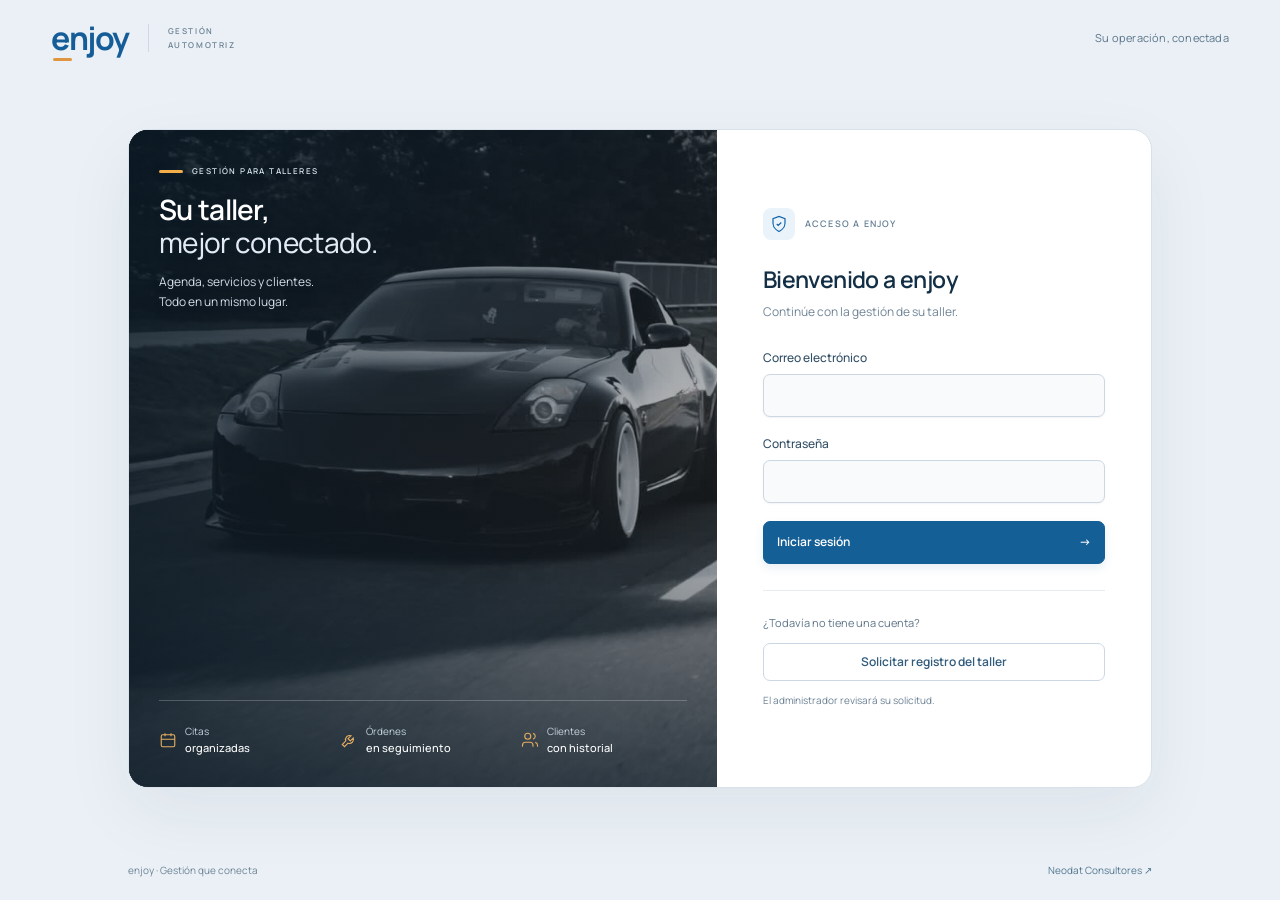
==== index.html @ d2a80c1b "Simplificar el formulario de recepción del vehículo" ====
<!doctype html><html lang="es-EC"><head><meta charset="utf-8"><meta name="viewport" content="width=device-width,initial-scale=1,viewport-fit=cover,interactive-widget=resizes-content"><script src="viewport.js?v=catalog40"></script><meta name="theme-color" content="#0069b4"><title>enjoy · Gestión de talleres</title><link rel="icon" href="favicon.svg"><link rel="stylesheet" href="assets/fonts.css"><link rel="stylesheet" href="assets/tabler.min.css"><link rel="stylesheet" href="crm.css?v=catalog40"><link rel="stylesheet" href="responsive.css?v=catalog40"><link rel="stylesheet" href="access.css?v=catalog40"><link rel="stylesheet" href="workspace.css?v=catalog40"><link rel="stylesheet" href="form-scale.css?v=2"><link rel="stylesheet" href="platform.css?v=integrated3"><link rel="stylesheet" href="catalog.css?v=request46"><link rel="stylesheet" href="refinement.css?v=3"><link rel="stylesheet" href="network-map.css?v=2"><link rel="stylesheet" href="typography.css?v=5"><link rel="stylesheet" href="layout-balance.css?v=2"><link rel="stylesheet" href="workbench.css?v=3"><link rel="stylesheet" href="orders.css?v=1"><link rel="stylesheet" href="workspace-polish.css?v=1"><link rel="stylesheet" href="brand.css?v=1"><link rel="stylesheet" href="workshop-motion.css?v=4"><link rel="stylesheet" href="entry.css?v=acceso-movil"><link rel="stylesheet" href="integration.css?v=registro-unificado"><link rel="stylesheet" href="maintenance-native.css?v=fecha-proforma"><link rel="stylesheet" href="vehicle-catalog.css?v=reagendar-visible">
</head><body><aside id="sidebar" aria-label="Menú del taller"><button class="drawer-close" id="drawer-close" type="button" aria-label="Cerrar navegación">×</button><a class="brand" href="./">enjoy<span>GESTIÓN AUTOMOTRIZ</span></a><div class="workspace"><strong>Taller</strong><span>Propietario</span></div><nav id="nav" aria-label="Navegación principal"></nav></aside><button class="nav-backdrop" id="nav-backdrop" type="button" tabindex="-1" aria-label="Cerrar navegación"></button><div class="shell"><header><button id="menu" type="button" aria-controls="sidebar" aria-expanded="false" aria-label="Abrir navegación">☰</button><div class="header-context"><span class="header-brand">enjoy</span><span class="header-divider">/</span><strong id="crumb">Resumen</strong></div><button class="avatar" id="account" aria-label="Solicitar cuenta de taller">EC</button></header><main id="contenido"><section id="startup-state" class="startup-state" role="status"><span class="startup-brand">enjoy</span><span class="startup-loader" aria-hidden="true"></span><h1>Preparando su espacio de trabajo</h1><p>Cargando la plataforma…</p><button type="button" class="btn" hidden>Volver a cargar</button><noscript>Active JavaScript en su navegador para utilizar la plataforma.</noscript></section></main><footer><span>enjoy · Plataforma de gestión automotriz</span><a href="https://neodat.net" target="_blank" rel="noopener">Desarrollado por Neodat Consultores ↗</a></footer></div><nav id="mobile-nav" aria-label="Navegación rápida"></nav><dialog id="dialog"><form id="form"><div id="dialog-content"></div></form></dialog><div id="toast" role="status"></div><script src="startup.js?v=1"></script><script src="config.js?v=catalog40"></script><script src="connection.js?v=proformas-temporales"></script><script src="crm.js?v=reagendar-visible"></script><script src="map-geography.js?v=1"></script><script src="network-map.js?v=6"></script><script src="network-metrics.js?v=region-provincia"></script><script src="platform.js?v=panel-red"></script><script src="catalog.js?v=citas-ordenes-historial"></script><script src="workbench.js?v=panel-red"></script><script src="orders.js?v=recepcion-simple"></script><script src="workspace-polish.js?v=citas-ordenes-historial"></script><script src="brand.js?v=1"></script><script src="assets/motion-14.5.0.js"></script><script src="workshop-motion.js?v=6"></script><script src="entry.js?v=esec1"></script><script src="maintenance-native.js?v=proforma-en-cita"></script>
<script src="vehicle-catalog.js?v=plan-desde-cita"></script>
<script src="integration.js?v=uso-por-cuenta"></script></body></html>
---- assets/fonts.css ----
@font-face{font-family:Manrope;font-style:normal;font-weight:200 800;font-display:swap;src:url('Manrope.ttf')}
@font-face{font-family:Barlow;font-style:normal;font-weight:400;font-display:swap;src:url('Barlow-Regular.ttf')}
@font-face{font-family:Barlow;font-style:normal;font-weight:600;font-display:swap;src:url('Barlow-SemiBold.ttf')}
@font-face{font-family:'Barlow Condensed';font-style:normal;font-weight:600;font-display:swap;src:url('BarlowCondensed-SemiBold.ttf')}
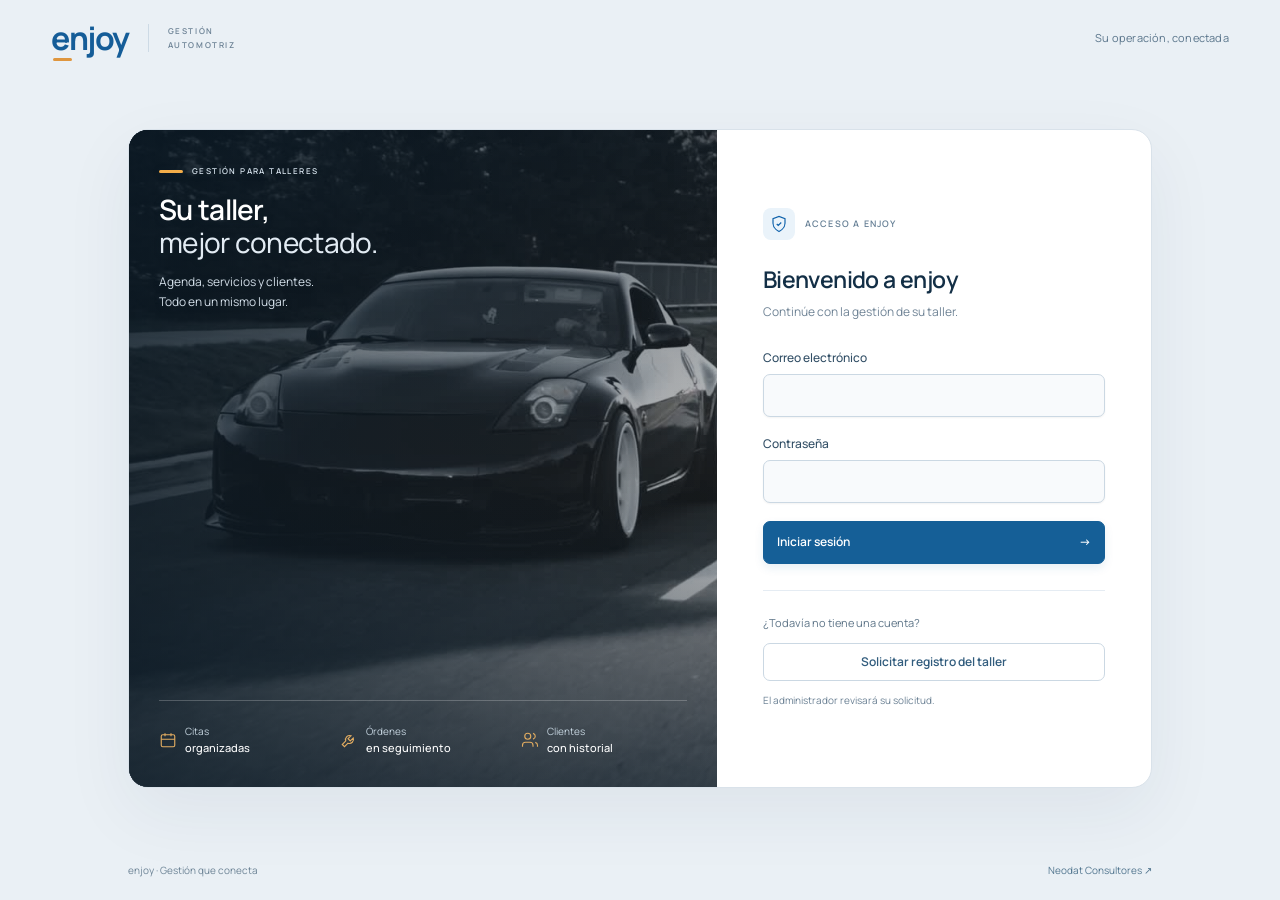
==== commit 323f617c: "Quitar el enlace de reagendar del encabezado de recepción" ====
--- a/index.html
+++ b/index.html
@@ -1,4 +1,4 @@
-<!doctype html><html lang="es-EC"><head><meta charset="utf-8"><meta name="viewport" content="width=device-width,initial-scale=1,viewport-fit=cover,interactive-widget=resizes-content"><script src="viewport.js?v=catalog40"></script><meta name="theme-color" content="#0069b4"><title>enjoy · Gestión de talleres</title><link rel="icon" href="favicon.svg"><link rel="stylesheet" href="assets/fonts.css"><link rel="stylesheet" href="assets/tabler.min.css"><link rel="stylesheet" href="crm.css?v=catalog40"><link rel="stylesheet" href="responsive.css?v=catalog40"><link rel="stylesheet" href="access.css?v=catalog40"><link rel="stylesheet" href="workspace.css?v=catalog40"><link rel="stylesheet" href="form-scale.css?v=2"><link rel="stylesheet" href="platform.css?v=integrated3"><link rel="stylesheet" href="catalog.css?v=request46"><link rel="stylesheet" href="refinement.css?v=3"><link rel="stylesheet" href="network-map.css?v=2"><link rel="stylesheet" href="typography.css?v=5"><link rel="stylesheet" href="layout-balance.css?v=2"><link rel="stylesheet" href="workbench.css?v=3"><link rel="stylesheet" href="orders.css?v=1"><link rel="stylesheet" href="workspace-polish.css?v=1"><link rel="stylesheet" href="brand.css?v=1"><link rel="stylesheet" href="workshop-motion.css?v=4"><link rel="stylesheet" href="entry.css?v=acceso-movil"><link rel="stylesheet" href="integration.css?v=registro-unificado"><link rel="stylesheet" href="maintenance-native.css?v=fecha-proforma"><link rel="stylesheet" href="vehicle-catalog.css?v=reagendar-visible">
-</head><body><aside id="sidebar" aria-label="Menú del taller"><button class="drawer-close" id="drawer-close" type="button" aria-label="Cerrar navegación">×</button><a class="brand" href="./">enjoy<span>GESTIÓN AUTOMOTRIZ</span></a><div class="workspace"><strong>Taller</strong><span>Propietario</span></div><nav id="nav" aria-label="Navegación principal"></nav></aside><button class="nav-backdrop" id="nav-backdrop" type="button" tabindex="-1" aria-label="Cerrar navegación"></button><div class="shell"><header><button id="menu" type="button" aria-controls="sidebar" aria-expanded="false" aria-label="Abrir navegación">☰</button><div class="header-context"><span class="header-brand">enjoy</span><span class="header-divider">/</span><strong id="crumb">Resumen</strong></div><button class="avatar" id="account" aria-label="Solicitar cuenta de taller">EC</button></header><main id="contenido"><section id="startup-state" class="startup-state" role="status"><span class="startup-brand">enjoy</span><span class="startup-loader" aria-hidden="true"></span><h1>Preparando su espacio de trabajo</h1><p>Cargando la plataforma…</p><button type="button" class="btn" hidden>Volver a cargar</button><noscript>Active JavaScript en su navegador para utilizar la plataforma.</noscript></section></main><footer><span>enjoy · Plataforma de gestión automotriz</span><a href="https://neodat.net" target="_blank" rel="noopener">Desarrollado por Neodat Consultores ↗</a></footer></div><nav id="mobile-nav" aria-label="Navegación rápida"></nav><dialog id="dialog"><form id="form"><div id="dialog-content"></div></form></dialog><div id="toast" role="status"></div><script src="startup.js?v=1"></script><script src="config.js?v=catalog40"></script><script src="connection.js?v=proformas-temporales"></script><script src="crm.js?v=reagendar-visible"></script><script src="map-geography.js?v=1"></script><script src="network-map.js?v=6"></script><script src="network-metrics.js?v=region-provincia"></script><script src="platform.js?v=panel-red"></script><script src="catalog.js?v=citas-ordenes-historial"></script><script src="workbench.js?v=panel-red"></script><script src="orders.js?v=recepcion-simple"></script><script src="workspace-polish.js?v=citas-ordenes-historial"></script><script src="brand.js?v=1"></script><script src="assets/motion-14.5.0.js"></script><script src="workshop-motion.js?v=6"></script><script src="entry.js?v=esec1"></script><script src="maintenance-native.js?v=proforma-en-cita"></script>
-<script src="vehicle-catalog.js?v=plan-desde-cita"></script>
+<!doctype html><html lang="es-EC"><head><meta charset="utf-8"><meta name="viewport" content="width=device-width,initial-scale=1,viewport-fit=cover,interactive-widget=resizes-content"><script src="viewport.js?v=catalog40"></script><meta name="theme-color" content="#0069b4"><title>enjoy · Gestión de talleres</title><link rel="icon" href="favicon.svg"><link rel="stylesheet" href="assets/fonts.css"><link rel="stylesheet" href="assets/tabler.min.css"><link rel="stylesheet" href="crm.css?v=catalog40"><link rel="stylesheet" href="responsive.css?v=catalog40"><link rel="stylesheet" href="access.css?v=catalog40"><link rel="stylesheet" href="workspace.css?v=catalog40"><link rel="stylesheet" href="form-scale.css?v=2"><link rel="stylesheet" href="platform.css?v=integrated3"><link rel="stylesheet" href="catalog.css?v=request46"><link rel="stylesheet" href="refinement.css?v=3"><link rel="stylesheet" href="network-map.css?v=2"><link rel="stylesheet" href="typography.css?v=5"><link rel="stylesheet" href="layout-balance.css?v=2"><link rel="stylesheet" href="workbench.css?v=3"><link rel="stylesheet" href="orders.css?v=1"><link rel="stylesheet" href="workspace-polish.css?v=1"><link rel="stylesheet" href="brand.css?v=1"><link rel="stylesheet" href="workshop-motion.css?v=4"><link rel="stylesheet" href="entry.css?v=acceso-movil"><link rel="stylesheet" href="integration.css?v=registro-unificado"><link rel="stylesheet" href="maintenance-native.css?v=fecha-proforma"><link rel="stylesheet" href="vehicle-catalog.css?v=cita-reagendada">
+</head><body><aside id="sidebar" aria-label="Menú del taller"><button class="drawer-close" id="drawer-close" type="button" aria-label="Cerrar navegación">×</button><a class="brand" href="./">enjoy<span>GESTIÓN AUTOMOTRIZ</span></a><div class="workspace"><strong>Taller</strong><span>Propietario</span></div><nav id="nav" aria-label="Navegación principal"></nav></aside><button class="nav-backdrop" id="nav-backdrop" type="button" tabindex="-1" aria-label="Cerrar navegación"></button><div class="shell"><header><button id="menu" type="button" aria-controls="sidebar" aria-expanded="false" aria-label="Abrir navegación">☰</button><div class="header-context"><span class="header-brand">enjoy</span><span class="header-divider">/</span><strong id="crumb">Resumen</strong></div><button class="avatar" id="account" aria-label="Solicitar cuenta de taller">EC</button></header><main id="contenido"><section id="startup-state" class="startup-state" role="status"><span class="startup-brand">enjoy</span><span class="startup-loader" aria-hidden="true"></span><h1>Preparando su espacio de trabajo</h1><p>Cargando la plataforma…</p><button type="button" class="btn" hidden>Volver a cargar</button><noscript>Active JavaScript en su navegador para utilizar la plataforma.</noscript></section></main><footer><span>enjoy · Plataforma de gestión automotriz</span><a href="https://neodat.net" target="_blank" rel="noopener">Desarrollado por Neodat Consultores ↗</a></footer></div><nav id="mobile-nav" aria-label="Navegación rápida"></nav><dialog id="dialog"><form id="form"><div id="dialog-content"></div></form></dialog><div id="toast" role="status"></div><script src="startup.js?v=1"></script><script src="config.js?v=catalog40"></script><script src="connection.js?v=proformas-temporales"></script><script src="crm.js?v=reagendar-solo-boton"></script><script src="map-geography.js?v=1"></script><script src="network-map.js?v=6"></script><script src="network-metrics.js?v=region-provincia"></script><script src="platform.js?v=panel-red"></script><script src="catalog.js?v=citas-ordenes-historial"></script><script src="workbench.js?v=panel-red"></script><script src="orders.js?v=recepcion-simple"></script><script src="workspace-polish.js?v=recepcion-en-orden"></script><script src="brand.js?v=1"></script><script src="assets/motion-14.5.0.js"></script><script src="workshop-motion.js?v=6"></script><script src="entry.js?v=esec1"></script><script src="maintenance-native.js?v=proforma-en-cita"></script>
+<script src="vehicle-catalog.js?v=alerta-cita-visible"></script>
 <script src="integration.js?v=uso-por-cuenta"></script></body></html>
--- a/vehicle-catalog.css
+++ b/vehicle-catalog.css
@@ -148,3 +148,14 @@
 .unit-inspector-top { display: flex; flex-wrap: wrap; gap: 12px; }
 .unit-inspector .unit-title :is(h2,p) { color: #fff; }
 .reception-time { white-space: nowrap; }
+
+#contenido .unit-inspector .unit-inspector-top .text-button,
+#contenido .unit-inspector .unit-title h2,
+#contenido .unit-inspector .unit-title p,
+#contenido .unit-inspector .unit-title p span {
+ color: #fff !important;
+}
+#contenido .unit-inspector .unit-inspector-top .text-button:hover {
+ color: #fff !important;
+ text-decoration: underline;
+}
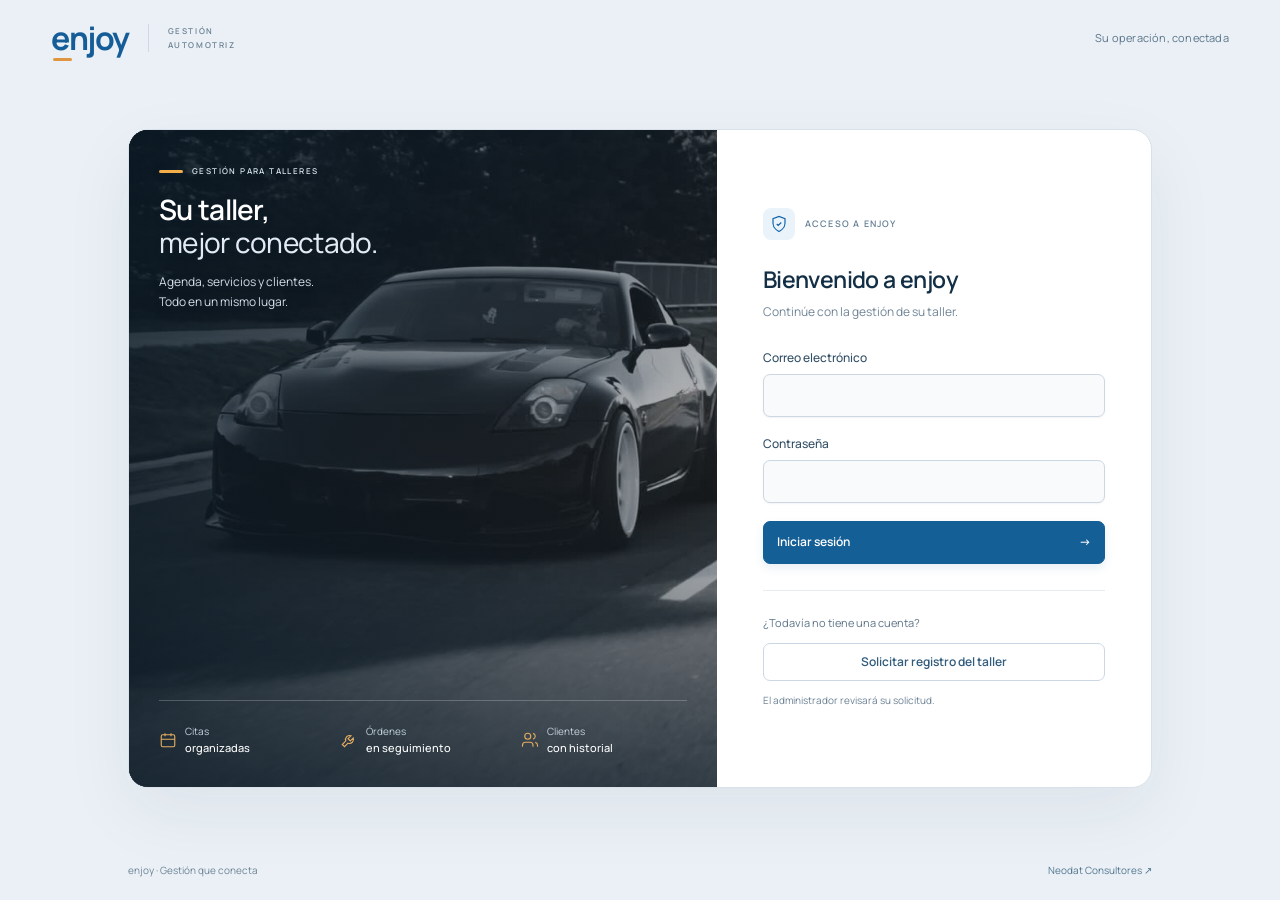
==== commit 7e36a281: "Conectar WhatsApp Business por taller y enviar recordatorios aislados" ====
--- a/index.html
+++ b/index.html
@@ -1,4 +1,4 @@
-<!doctype html><html lang="es-EC"><head><meta charset="utf-8"><meta name="viewport" content="width=device-width,initial-scale=1,viewport-fit=cover,interactive-widget=resizes-content"><script src="viewport.js?v=catalog40"></script><meta name="theme-color" content="#0069b4"><title>enjoy · Gestión de talleres</title><link rel="icon" href="favicon.svg"><link rel="stylesheet" href="assets/fonts.css"><link rel="stylesheet" href="assets/tabler.min.css"><link rel="stylesheet" href="crm.css?v=catalog40"><link rel="stylesheet" href="responsive.css?v=catalog40"><link rel="stylesheet" href="access.css?v=catalog40"><link rel="stylesheet" href="workspace.css?v=catalog40"><link rel="stylesheet" href="form-scale.css?v=2"><link rel="stylesheet" href="platform.css?v=integrated3"><link rel="stylesheet" href="catalog.css?v=request46"><link rel="stylesheet" href="refinement.css?v=3"><link rel="stylesheet" href="network-map.css?v=2"><link rel="stylesheet" href="typography.css?v=5"><link rel="stylesheet" href="layout-balance.css?v=2"><link rel="stylesheet" href="workbench.css?v=3"><link rel="stylesheet" href="orders.css?v=1"><link rel="stylesheet" href="workspace-polish.css?v=1"><link rel="stylesheet" href="brand.css?v=1"><link rel="stylesheet" href="workshop-motion.css?v=4"><link rel="stylesheet" href="entry.css?v=acceso-movil"><link rel="stylesheet" href="integration.css?v=registro-unificado"><link rel="stylesheet" href="maintenance-native.css?v=fecha-proforma"><link rel="stylesheet" href="vehicle-catalog.css?v=cita-reagendada">
-</head><body><aside id="sidebar" aria-label="Menú del taller"><button class="drawer-close" id="drawer-close" type="button" aria-label="Cerrar navegación">×</button><a class="brand" href="./">enjoy<span>GESTIÓN AUTOMOTRIZ</span></a><div class="workspace"><strong>Taller</strong><span>Propietario</span></div><nav id="nav" aria-label="Navegación principal"></nav></aside><button class="nav-backdrop" id="nav-backdrop" type="button" tabindex="-1" aria-label="Cerrar navegación"></button><div class="shell"><header><button id="menu" type="button" aria-controls="sidebar" aria-expanded="false" aria-label="Abrir navegación">☰</button><div class="header-context"><span class="header-brand">enjoy</span><span class="header-divider">/</span><strong id="crumb">Resumen</strong></div><button class="avatar" id="account" aria-label="Solicitar cuenta de taller">EC</button></header><main id="contenido"><section id="startup-state" class="startup-state" role="status"><span class="startup-brand">enjoy</span><span class="startup-loader" aria-hidden="true"></span><h1>Preparando su espacio de trabajo</h1><p>Cargando la plataforma…</p><button type="button" class="btn" hidden>Volver a cargar</button><noscript>Active JavaScript en su navegador para utilizar la plataforma.</noscript></section></main><footer><span>enjoy · Plataforma de gestión automotriz</span><a href="https://neodat.net" target="_blank" rel="noopener">Desarrollado por Neodat Consultores ↗</a></footer></div><nav id="mobile-nav" aria-label="Navegación rápida"></nav><dialog id="dialog"><form id="form"><div id="dialog-content"></div></form></dialog><div id="toast" role="status"></div><script src="startup.js?v=1"></script><script src="config.js?v=catalog40"></script><script src="connection.js?v=proformas-temporales"></script><script src="crm.js?v=reagendar-solo-boton"></script><script src="map-geography.js?v=1"></script><script src="network-map.js?v=6"></script><script src="network-metrics.js?v=region-provincia"></script><script src="platform.js?v=panel-red"></script><script src="catalog.js?v=citas-ordenes-historial"></script><script src="workbench.js?v=panel-red"></script><script src="orders.js?v=recepcion-simple"></script><script src="workspace-polish.js?v=recepcion-en-orden"></script><script src="brand.js?v=1"></script><script src="assets/motion-14.5.0.js"></script><script src="workshop-motion.js?v=6"></script><script src="entry.js?v=esec1"></script><script src="maintenance-native.js?v=proforma-en-cita"></script>
+<!doctype html><html lang="es-EC"><head><meta charset="utf-8"><meta name="viewport" content="width=device-width,initial-scale=1,viewport-fit=cover,interactive-widget=resizes-content"><script src="viewport.js?v=catalog40"></script><meta name="theme-color" content="#0069b4"><title>enjoy · Gestión de talleres</title><link rel="icon" href="favicon.svg"><link rel="stylesheet" href="assets/fonts.css"><link rel="stylesheet" href="assets/tabler.min.css"><link rel="stylesheet" href="crm.css?v=catalog40"><link rel="stylesheet" href="responsive.css?v=catalog40"><link rel="stylesheet" href="access.css?v=catalog40"><link rel="stylesheet" href="workspace.css?v=catalog40"><link rel="stylesheet" href="form-scale.css?v=2"><link rel="stylesheet" href="platform.css?v=integrated3"><link rel="stylesheet" href="catalog.css?v=request46"><link rel="stylesheet" href="refinement.css?v=3"><link rel="stylesheet" href="network-map.css?v=2"><link rel="stylesheet" href="typography.css?v=5"><link rel="stylesheet" href="layout-balance.css?v=2"><link rel="stylesheet" href="workbench.css?v=3"><link rel="stylesheet" href="orders.css?v=1"><link rel="stylesheet" href="workspace-polish.css?v=1"><link rel="stylesheet" href="brand.css?v=1"><link rel="stylesheet" href="workshop-motion.css?v=4"><link rel="stylesheet" href="entry.css?v=acceso-movil"><link rel="stylesheet" href="integration.css?v=whatsapp-por-taller"><link rel="stylesheet" href="maintenance-native.css?v=fecha-proforma"><link rel="stylesheet" href="vehicle-catalog.css?v=cita-reagendada">
+</head><body><aside id="sidebar" aria-label="Menú del taller"><button class="drawer-close" id="drawer-close" type="button" aria-label="Cerrar navegación">×</button><a class="brand" href="./">enjoy<span>GESTIÓN AUTOMOTRIZ</span></a><div class="workspace"><strong>Taller</strong><span>Propietario</span></div><nav id="nav" aria-label="Navegación principal"></nav></aside><button class="nav-backdrop" id="nav-backdrop" type="button" tabindex="-1" aria-label="Cerrar navegación"></button><div class="shell"><header><button id="menu" type="button" aria-controls="sidebar" aria-expanded="false" aria-label="Abrir navegación">☰</button><div class="header-context"><span class="header-brand">enjoy</span><span class="header-divider">/</span><strong id="crumb">Resumen</strong></div><button class="avatar" id="account" aria-label="Solicitar cuenta de taller">EC</button></header><main id="contenido"><section id="startup-state" class="startup-state" role="status"><span class="startup-brand">enjoy</span><span class="startup-loader" aria-hidden="true"></span><h1>Preparando su espacio de trabajo</h1><p>Cargando la plataforma…</p><button type="button" class="btn" hidden>Volver a cargar</button><noscript>Active JavaScript en su navegador para utilizar la plataforma.</noscript></section></main><footer><span>enjoy · Plataforma de gestión automotriz</span><a href="https://neodat.net" target="_blank" rel="noopener">Desarrollado por Neodat Consultores ↗</a></footer></div><nav id="mobile-nav" aria-label="Navegación rápida"></nav><dialog id="dialog"><form id="form"><div id="dialog-content"></div></form></dialog><div id="toast" role="status"></div><script src="startup.js?v=1"></script><script src="config.js?v=catalog40"></script><script src="connection.js?v=whatsapp-por-taller"></script><script src="crm.js?v=whatsapp-por-taller"></script><script src="map-geography.js?v=1"></script><script src="network-map.js?v=6"></script><script src="network-metrics.js?v=region-provincia"></script><script src="platform.js?v=panel-red"></script><script src="catalog.js?v=citas-ordenes-historial"></script><script src="workbench.js?v=panel-red"></script><script src="orders.js?v=recepcion-simple"></script><script src="workspace-polish.js?v=recepcion-en-orden"></script><script src="brand.js?v=1"></script><script src="assets/motion-14.5.0.js"></script><script src="workshop-motion.js?v=6"></script><script src="entry.js?v=esec1"></script><script src="maintenance-native.js?v=proforma-en-cita"></script>
 <script src="vehicle-catalog.js?v=alerta-cita-visible"></script>
-<script src="integration.js?v=uso-por-cuenta"></script></body></html>
+<script src="integration.js?v=uso-por-cuenta"></script><script src="whatsapp.js?v=whatsapp-por-taller"></script></body></html>
--- a/integration.css
+++ b/integration.css
@@ -99,3 +99,17 @@
 .registration-vehicles{list-style:none;padding:0;margin:0}
 .registration-vehicles li+li{border-top:1px solid #e2eaf1;margin-top:8px;padding-top:8px}
 .registration-vehicles .actions{margin-top:5px}
+
+/* WhatsApp settings follow the shared responsive form layout. */
+#workshop-whatsapp { margin-block-start: 24px; min-width: 0; }
+#workshop-whatsapp .fields { padding: 0; margin-block: 20px; }
+#workshop-whatsapp .fields > div { align-self: end; }
+#workshop-whatsapp .actions { display: flex; flex-wrap: wrap; gap: 12px; margin-block: 16px; }
+#workshop-whatsapp .actions .btn { white-space: normal; }
+#workshop-whatsapp .table-wrap { overflow-x: auto; max-width: 100%; }
+#workshop-whatsapp [data-wa-note]:empty { display: none; }
+@media(max-width:640px) {
+ #workshop-whatsapp .fields { grid-template-columns: minmax(0,1fr); }
+ #workshop-whatsapp .actions .btn { flex: 1 1 100%; }
+ #workshop-whatsapp input { font-size: 16px; }
+}
